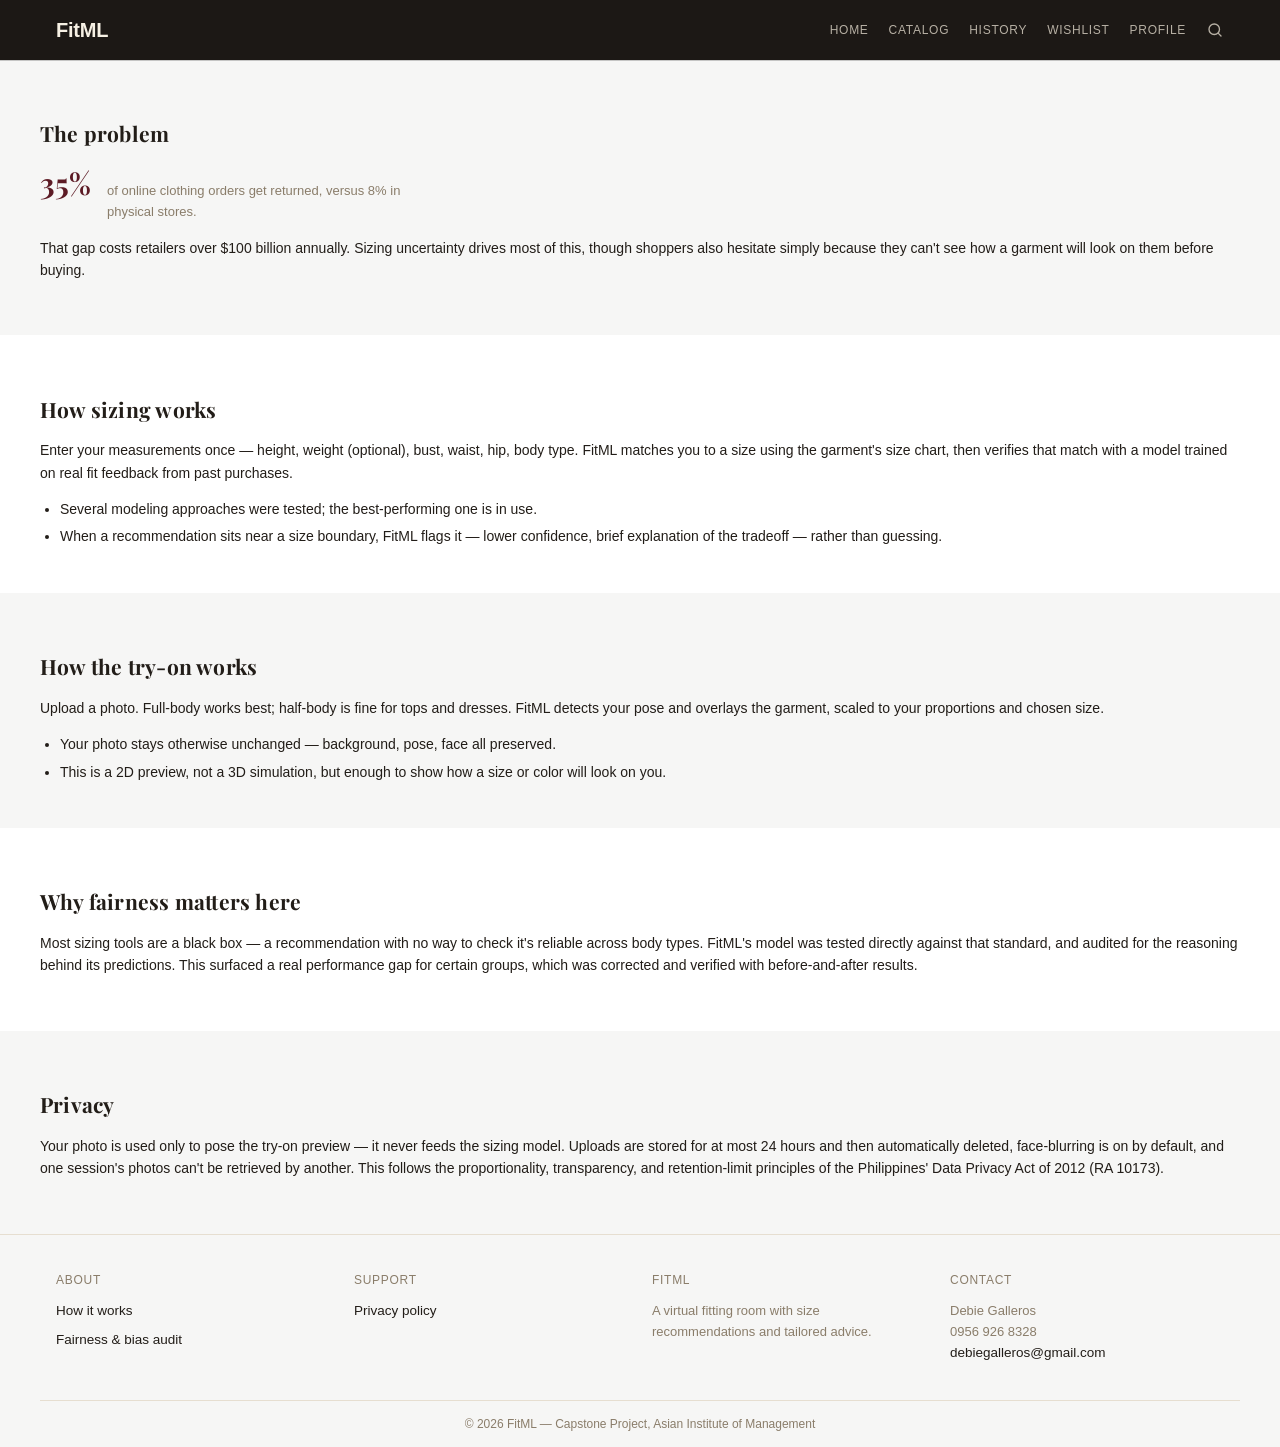
==== frontend/about.html @ 00f06be7 "Highlight Catalog nav link on item detail pages item.html has data-page="item", which matched no NAV" ====
<!DOCTYPE html>
<html lang="en">
<head>
<meta charset="UTF-8">
<meta name="viewport" content="width=device-width, initial-scale=1.0">
<link rel="preconnect" href="https://fonts.googleapis.com">
<link rel="preconnect" href="https://fonts.gstatic.com" crossorigin>
<link href="https://fonts.googleapis.com/css2?family=Playfair+Display:ital,wght@0,600;0,700;1,500;1,600&display=swap" rel="stylesheet">
<title>How it works — FitML</title>
<link rel="stylesheet" href="css/style.css?v=19">
</head>
<body data-page="about">

<header class="site-header" id="site-header"></header>

<main>
  <div class="about-band">
    <section class="container section">
      <h2>The problem</h2>
      <p class="pull-stat">
        <span class="pull-stat-num">35%</span>
        <span class="pull-stat-label">of online clothing orders get returned, versus 8% in physical stores.</span>
      </p>
      <p>That gap costs retailers over $100 billion annually. Sizing uncertainty drives
      most of this, though shoppers also hesitate simply because they can't see how a
      garment will look on them before buying.</p>
    </section>
  </div>

  <div class="about-band about-band-alt">
    <section class="container section">
      <h2>How sizing works</h2>
      <p>Enter your measurements once — height, weight (optional), bust, waist, hip,
      body type. FitML matches you to a size using the garment's size chart, then
      verifies that match with a model trained on real fit feedback from past
      purchases.</p>
      <ul class="section-list">
        <li>Several modeling approaches were tested; the best-performing one is in use.</li>
        <li>When a recommendation sits near a size boundary, FitML flags it — lower
        confidence, brief explanation of the tradeoff — rather than guessing.</li>
      </ul>
    </section>
  </div>

  <div class="about-band">
    <section class="container section">
      <h2>How the try-on works</h2>
      <p>Upload a photo. Full-body works best; half-body is fine for tops and dresses.
      FitML detects your pose and overlays the garment, scaled to your proportions and
      chosen size.</p>
      <ul class="section-list">
        <li>Your photo stays otherwise unchanged — background, pose, face all preserved.</li>
        <li>This is a 2D preview, not a 3D simulation, but enough to show how a size or
        color will look on you.</li>
      </ul>
    </section>
  </div>

  <div class="about-band about-band-alt" id="fairness">
    <section class="container section">
      <h2>Why fairness matters here</h2>
      <p>Most sizing tools are a black box — a recommendation with no way to check it's
      reliable across body types. FitML's model was tested directly against that
      standard, and audited for the reasoning behind its predictions. This surfaced a
      real performance gap for certain groups, which was corrected and verified with
      before-and-after results.</p>
    </section>
  </div>

  <div class="about-band" id="privacy">
    <section class="container section">
      <h2>Privacy</h2>
      <p>Your photo is used only to pose the try-on preview — it never feeds the sizing
      model. Uploads are stored for at most 24 hours and then automatically deleted,
      face-blurring is on by default, and one session's photos can't be retrieved by
      another. This follows the proportionality, transparency, and retention-limit
      principles of the Philippines' Data Privacy Act of 2012 (RA 10173).</p>
    </section>
  </div>
</main>

<footer class="site-footer" id="site-footer"></footer>

<script src="js/api.js?v=19"></script>
<script src="js/state.js?v=19"></script>
<script src="js/nav.js?v=19"></script>
</body>
</html>
---- frontend/css/style.css ----
/* FitML — shared styles. Quiet-luxury look: near-white grey page background,
   white cards (no border, soft shadow), a charcoal/near-black header bar
   (light text) and deep-charcoal buttons, a maroon accent used sparingly for
   selection states (active swatch ring, selected size pill, recommended
   badge, active nav link) — never for price text, which stays charcoal.
   Upright Playfair Display for editorial headlines, clean sans for UI
   chrome. Reserved blue/amber stay separate for the fit-confidence box.
   Mobile-first. */

:root {
  --border: #e6ded0;
  --border-strong: #d9cbb2;
  --text: #221d18;
  --text-muted: #8a7d6a;
  --bg: #f6f6f5;
  --surface: #ffffff;
  --accent: #1c1815;
  --accent-dark: #000000;
  --accent-soft: #ece2ce;
  --maroon: #5c1a24;
  --maroon-dark: #45131b;
  --maroon-soft: #f2dde0;
  --maroon-light: #d98fa0;
  --header-bg: #1c1815;
  --header-text: #f6f0e4;
  --header-text-muted: #b7b0a4;
  --blue-bg: #e6f0fb;
  --blue-border: #bcd7ff;
  --blue-text: #1746a2;
  --amber-bg: #fff8e6;
  --amber-border: #ffe2a8;
  --amber-text: #7a5b00;
  --label-color: #8a7d6a;
  --label-size: 12px;
  --label-tracking: 0.06em;
  --label-weight: 500;
  --price-color: var(--text);
  --radius: 6px;
  --radius-lg: 8px;
  --shadow-sm: 0 1px 3px rgba(38, 26, 14, 0.07);
  --shadow-md: 0 2px 10px rgba(38, 26, 14, 0.09);
  --shadow-hover: 0 10px 24px rgba(38, 26, 14, 0.15);
  --gap: 16px;
  --max-width: 1200px;
  --font-serif: "Playfair Display", Georgia, "Times New Roman", serif;
}

* { box-sizing: border-box; }

html, body {
  margin: 0;
  padding: 0;
  overflow-x: hidden;
}

body {
  font-family: -apple-system, BlinkMacSystemFont, "Segoe UI", Roboto, Helvetica, Arial, sans-serif;
  color: var(--text);
  background: var(--bg);
  line-height: 1.55;
  min-height: 100vh;
  display: flex;
  flex-direction: column;
}

a { color: var(--accent); text-decoration: none; }
a:hover { text-decoration: underline; }

.container {
  max-width: var(--max-width);
  margin: 0 auto;
  padding: 0 16px;
  width: 100%;
}

/* ---------------------------------------------------------------- header */

.site-header {
  background: var(--header-bg);
  box-shadow: 0 1px 0 rgba(0, 0, 0, 0.2);
  position: sticky;
  top: 0;
  z-index: 50;
}

.header-inner {
  display: flex;
  align-items: center;
  justify-content: space-between;
  height: 60px;
}

.brand {
  font-weight: 800;
  font-size: 20px;
  letter-spacing: -0.01em;
  color: var(--header-text);
}
.brand:hover { text-decoration: none; }

.header-right {
  display: flex;
  align-items: center;
  justify-content: flex-end;
  gap: 12px;
}

.main-nav {
  display: none;
  gap: 20px;
  align-items: center;
}

.main-nav a {
  color: var(--header-text-muted);
  font-size: var(--label-size);
  font-weight: var(--label-weight);
  text-transform: uppercase;
  letter-spacing: var(--label-tracking);
  transition: color 0.12s ease;
}
.main-nav a:hover { color: var(--header-text); }
.nav-search-toggle {
  display: flex;
  align-items: center;
  justify-content: center;
  background: none;
  border: none;
  cursor: pointer;
  padding: 0;
  color: var(--header-text-muted);
  transition: color 0.12s ease;
}
.nav-search-toggle:hover { color: var(--header-text); }

.main-nav a.active {
  color: var(--header-text-muted);
  font-weight: 800;
  text-decoration: underline;
  text-underline-offset: 5px;
}

.nav-toggle {
  border: 1px solid rgba(255, 255, 255, 0.25);
  background: none;
  color: var(--header-text);
  border-radius: var(--radius);
  font-size: 18px;
  padding: 6px 10px;
  cursor: pointer;
  min-height: 44px;
  min-width: 44px;
}

.nav-search-wrap {
  display: inline-flex;
  align-items: center;
}
.nav-search-inline {
  display: none;
  align-items: center;
  gap: 6px;
}
.nav-search-wrap.open .nav-search-toggle { display: none; }
.nav-search-wrap.open .nav-search-inline { display: flex; }
.nav-search-inline input {
  width: 140px;
  border: none;
  border-bottom: 1px solid rgba(255, 255, 255, 0.3);
  font-size: 13px;
  padding: 4px 2px;
  background: none;
  color: var(--header-text);
}
.nav-search-inline input::placeholder { color: var(--header-text-muted); }
.nav-search-inline input:focus { outline: none; border-bottom-color: var(--header-text); }
.nav-search-inline .search-close {
  border: none;
  background: none;
  font-size: 16px;
  line-height: 1;
  cursor: pointer;
  color: var(--header-text-muted);
  padding: 4px;
}
.nav-search-inline .search-close:hover { color: var(--header-text); }

.mobile-nav {
  display: none;
  flex-direction: column;
  border-top: 1px solid rgba(255, 255, 255, 0.14);
  padding: 8px 16px 16px;
}
.mobile-nav.open { display: flex; }

.mobile-nav a {
  padding: 10px 0;
  color: var(--header-text-muted);
  font-size: var(--label-size);
  font-weight: var(--label-weight);
  text-transform: uppercase;
  letter-spacing: var(--label-tracking);
  border-bottom: 1px solid rgba(255, 255, 255, 0.14);
  min-height: 44px;
  display: flex;
  align-items: center;
}
.mobile-nav a:last-child { border-bottom: none; }
.mobile-nav a.active { color: var(--header-text-muted); font-weight: 800; text-decoration: underline; text-underline-offset: 3px; }

@media (min-width: 768px) {
  .main-nav { display: flex; align-items: center; }
  .nav-toggle { display: none; }
  .mobile-nav { display: none !important; }
}

/* ---------------------------------------------------------------- footer */

.site-footer {
  margin-top: auto;
  border-top: 1px solid var(--border);
  padding: 36px 0 0;
}

.footer-grid {
  display: grid;
  grid-template-columns: 1fr;
  gap: 24px;
  padding-bottom: 28px;
}
@media (min-width: 640px) {
  .footer-grid { grid-template-columns: repeat(2, 1fr); }
}
@media (min-width: 1000px) {
  .footer-grid { grid-template-columns: repeat(4, 1fr); }
}

.footer-col h4 {
  font-size: var(--label-size);
  font-weight: var(--label-weight);
  text-transform: uppercase;
  letter-spacing: var(--label-tracking);
  color: var(--label-color);
  margin: 0 0 12px;
}
.footer-col a {
  display: block;
  color: var(--text);
  font-size: 13.5px;
  margin-bottom: 8px;
}
.footer-col p {
  color: var(--text-muted);
  font-size: 13px;
  margin: 0;
  line-height: 1.6;
}

.footer-bottom {
  border-top: 1px solid var(--border);
  padding: 14px;
  color: var(--text-muted);
  font-size: 12px;
  text-align: center;
}

main { flex: 1; }

/* ------------------------------------------------------------------ card */

.card {
  background: var(--surface);
  border: none;
  border-radius: var(--radius-lg);
  box-shadow: var(--shadow-md);
  padding: 18px;
}

/* ---------------------------------------------------------------- button */

.btn {
  display: inline-flex;
  align-items: center;
  justify-content: center;
  gap: 6px;
  border: 1px solid var(--border-strong);
  background: var(--surface);
  color: var(--text);
  border-radius: var(--radius);
  padding: 10px 20px;
  font-size: 14px;
  font-weight: 600;
  cursor: pointer;
  min-height: 44px;
  text-decoration: none;
  transition: transform 0.12s ease, box-shadow 0.12s ease, background-color 0.12s ease, border-color 0.12s ease;
}
.btn:hover {
  border-color: var(--text-muted);
  text-decoration: none;
  transform: translateY(-1px);
  box-shadow: var(--shadow-sm);
}

.btn-primary {
  background: var(--accent);
  border-color: var(--accent);
  color: #fff;
  box-shadow: 0 2px 8px rgba(0, 0, 0, 0.2);
}
.btn-primary:hover {
  background: var(--accent-dark);
  border-color: var(--accent-dark);
  box-shadow: 0 6px 16px rgba(0, 0, 0, 0.28);
}

.btn-block { width: 100%; }

.btn:disabled {
  opacity: 0.55;
  cursor: not-allowed;
  transform: none;
}

/* ------------------------------------------------------------------ hero */

.hero {
  text-align: center;
  padding: 56px 16px 44px;
}
.hero h1 {
  font-family: var(--font-serif);
  font-size: 38px;
  font-weight: 700;
  letter-spacing: -0.01em;
  margin: 0 0 10px;
}
.hero p.tagline {
  font-size: 17px;
  color: var(--text-muted);
  max-width: 560px;
  margin: 0 auto 26px;
}
.hero-actions {
  display: flex;
  gap: 12px;
  justify-content: center;
  flex-wrap: wrap;
}

@media (min-width: 768px) {
  .hero h1 { font-size: 50px; }
}

/* ------------------------------------------------------------ feature grid */

.feature-grid {
  display: grid;
  grid-template-columns: 1fr;
  gap: 16px;
  padding: 4px 0 48px;
}

@media (min-width: 768px) {
  .feature-grid { grid-template-columns: repeat(3, 1fr); gap: 20px; }
}

.feature-card {
  text-align: left;
  padding: 16px;
}
.feature-card .icon {
  color: var(--accent);
  width: 26px;
  height: 26px;
  display: flex;
  align-items: center;
  justify-content: center;
  margin-bottom: 10px;
}
.feature-card .icon svg { width: 24px; height: 24px; display: block; }
.feature-card h3 {
  margin: 0 0 6px;
  font-family: var(--font-serif);
  font-size: 18px;
  font-weight: 600;
  letter-spacing: 0.01em;
}
.feature-card p { margin: 0; color: var(--text-muted); font-size: 13px; line-height: 1.55; }


/* --------------------------------------------------------------- sections */

.section {
  padding: 16px 0 32px;
}
.section h2 {
  font-family: var(--font-serif);
  font-size: 21px;
  font-weight: 700;
  letter-spacing: 0.01em;
  margin-bottom: 10px;
}
.section p {
  font-size: 14px;
  line-height: 1.6;
  color: var(--text);
}
.section-list {
  margin: 10px 0 0;
  padding-left: 20px;
}
.section-list li {
  font-size: 14px;
  line-height: 1.6;
  color: var(--text);
  margin-bottom: 5px;
}
.section + .section {
  border-top: 1px solid var(--border);
}

/* ------------------------------------------------------------- about bands */

.about-band { background: var(--bg); }
.about-band-alt { background: var(--surface); }
.about-band .section { padding: 40px 0; }
.about-band .section + .section { border-top: none; }

.pull-stat {
  display: flex;
  align-items: baseline;
  gap: 16px;
  margin: 18px 0 6px;
  flex-wrap: wrap;
}
.pull-stat-num {
  font-family: var(--font-serif);
  font-weight: 700;
  font-size: 24px;
  color: var(--maroon);
  line-height: 1;
}
.pull-stat-label {
  font-size: 13px;
  color: var(--text-muted);
  max-width: 320px;
}
@media (min-width: 768px) {
  .pull-stat-num { font-size: 30px; }
}

/* ----------------------------------------------------------------- forms */

.profile-section {
  max-width: 720px;
  margin: 0 auto;
}
.profile-section h2 { font-size: 18px; margin-bottom: 6px; }
.profile-section > p { font-size: 12.5px; margin: 0 0 16px; }
.profile-section .field label { font-size: 12px; }
.profile-section .field input,
.profile-section .field select { font-size: 13px; min-height: 44px; }
.profile-section .hint { font-size: 11.5px; }
.profile-section .btn { font-size: 13px; padding: 8px 16px; min-height: 44px; }
.profile-section .consent-note { font-size: 11.5px; }

.form-section {
  border: none;
  padding: 0;
  margin: 0 0 14px;
  min-width: 0;
}
.form-section legend {
  display: block;
  font-size: var(--label-size);
  font-weight: var(--label-weight);
  text-transform: uppercase;
  letter-spacing: var(--label-tracking);
  color: var(--label-color);
  width: 100%;
  padding-bottom: 5px;
  margin-bottom: 10px;
  border-bottom: 1px solid var(--border);
}

.visually-hidden {
  position: absolute;
  width: 1px;
  height: 1px;
  overflow: hidden;
  clip: rect(0 0 0 0);
  white-space: nowrap;
}

.field {
  margin-bottom: 10px;
}
.field label {
  display: block;
  font-size: 13px;
  font-weight: 600;
  margin-bottom: 4px;
}
.field .hint {
  display: block;
  font-weight: 400;
  color: var(--text-muted);
  font-size: 12px;
  margin-top: 3px;
}
.field input[type="text"],
.field input[type="number"],
.field select,
.field textarea {
  width: 100%;
  padding: 10px 14px;
  border: 1px solid var(--border-strong);
  border-radius: var(--radius);
  font-size: 14px;
  min-height: 44px;
  background: var(--surface);
  color: var(--text);
}
.field input:focus, .field select:focus, .field textarea:focus {
  outline: 2px solid var(--accent);
  outline-offset: 1px;
}

.field-row {
  display: grid;
  grid-template-columns: 1fr;
  gap: 10px;
}
.field-row.two-col { grid-template-columns: 1fr 1fr; }
@media (min-width: 640px) {
  .field-row { gap: 14px; }
  .field-row.three-col { grid-template-columns: 1fr 1fr 1fr; }
}

.toggle-group {
  display: flex;
  border: 1px solid var(--border-strong);
  border-radius: var(--radius);
  overflow: hidden;
  width: fit-content;
  margin-bottom: 12px;
}
.toggle-group button {
  border: none;
  background: var(--surface);
  padding: 8px 16px;
  font-size: 12.5px;
  font-weight: 600;
  cursor: pointer;
  min-height: 44px;
  color: var(--text-muted);
}
.toggle-group button.active {
  background: var(--accent);
  color: #fff;
}

.unit-toggle {
  display: inline-flex;
  border: 1px solid var(--border-strong);
  border-radius: 999px;
  overflow: hidden;
  margin-left: 8px;
  vertical-align: middle;
}
.unit-toggle button {
  border: none;
  background: var(--surface);
  padding: 2px 10px;
  font-size: 10.5px;
  font-weight: 600;
  color: var(--text-muted);
  cursor: pointer;
}
.unit-toggle button.active {
  background: var(--accent-soft);
  color: var(--accent);
}

.photo-upload-actions {
  display: flex;
  gap: 10px;
  flex-wrap: wrap;
  justify-content: center;
}
.photo-upload-actions .btn { flex: 1 1 auto; min-width: 140px; }
.file-drop input[type="file"] { display: none; }

.checkbox-row {
  display: flex;
  flex-direction: row;
  flex-wrap: nowrap;
  align-items: center;
  gap: 8px;
  margin-top: 4px;
}
.checkbox-row input { margin: 0; width: 18px; height: 18px; flex-shrink: 0; accent-color: var(--accent); }
.checkbox-row label { display: inline; font-size: 13px; font-weight: 400; margin: 0; }

.file-drop {
  border: 1px dashed var(--border-strong);
  border-radius: var(--radius);
  padding: 12px;
  text-align: center;
  background: var(--bg);
}
.file-drop img.preview {
  max-width: 100%;
  max-height: 280px;
  border-radius: var(--radius);
  margin-top: 12px;
}

.error-text {
  color: #b42318;
  font-size: 13px;
  margin-top: 8px;
}
.success-text {
  color: #067647;
  font-size: 13px;
  margin-top: 8px;
}

.consent-note {
  font-size: 11.5px;
  color: var(--text-muted);
  background: var(--bg);
  border: 1px solid var(--border);
  border-radius: var(--radius);
  padding: 8px 10px;
  margin-bottom: 10px;
}

.accordion-section + .checkbox-row,
.accordion-section + .consent-note {
  margin-top: 12px;
}

/* --------------------------------------------------------------- catalog */

.catalog-layout {
  padding: 20px 0 48px;
}

.category-tabs {
  display: flex;
  gap: 14px;
  overflow-x: auto;
  white-space: nowrap;
  padding-bottom: 10px;
  margin-bottom: 12px;
  border-bottom: 1px solid var(--border);
  -webkit-overflow-scrolling: touch;
  scrollbar-width: none;
}
.category-tabs::-webkit-scrollbar { display: none; }
.category-tab {
  background: none;
  border: none;
  padding: 4px 0;
  font-size: 11px;
  font-weight: var(--label-weight);
  text-transform: uppercase;
  letter-spacing: 0.04em;
  color: var(--label-color);
  cursor: pointer;
  flex-shrink: 0;
}
.category-tab.active {
  color: var(--text);
  font-weight: 700;
  border-bottom: 2px solid var(--text);
}

.catalog-gender-nav {
  display: flex;
  gap: 18px;
  padding: 12px 16px;
}
.gender-tab {
  background: none;
  border: none;
  padding: 2px 0;
  font-size: 12px;
  font-weight: 700;
  text-transform: uppercase;
  letter-spacing: var(--label-tracking);
  color: var(--label-color);
  cursor: pointer;
}
.gender-tab.active { color: var(--text); }

.catalog-toolbar {
  display: flex;
  align-items: center;
  justify-content: space-between;
  margin-bottom: 14px;
  gap: 12px;
  flex-wrap: wrap;
}
.toolbar-left {
  display: flex;
  align-items: center;
  gap: 16px;
}
.filter-order-link {
  background: none;
  border: none;
  padding: 0;
  cursor: pointer;
  font-size: var(--label-size);
  font-weight: var(--label-weight);
  text-transform: uppercase;
  letter-spacing: var(--label-tracking);
  color: var(--label-color);
  text-decoration: underline;
}
.item-count {
  font-size: 12px;
  color: var(--text-muted);
}

.density-toggle {
  display: flex;
  gap: 2px;
  border: 1px solid var(--border-strong);
  border-radius: var(--radius);
  padding: 3px;
}
.density-btn {
  border: none;
  background: none;
  width: 32px;
  height: 32px;
  border-radius: 4px;
  display: flex;
  align-items: center;
  justify-content: center;
  color: var(--text-muted);
  cursor: pointer;
}
.density-btn svg { width: 15px; height: 15px; }
.density-btn:hover { background: var(--bg); }
.density-btn.active { background: var(--accent-soft); color: var(--accent); }

.catalog-grid {
  display: grid;
  grid-template-columns: repeat(2, 1fr);
  gap: 10px;
}
@media (min-width: 900px) {
  .catalog-grid { grid-template-columns: repeat(3, 1fr); gap: 12px; }
}
@media (min-width: 1280px) {
  .catalog-grid { grid-template-columns: repeat(4, 1fr); gap: 14px; }
}
@media (min-width: 640px) {
  .catalog-grid.density-1 { grid-template-columns: repeat(1, 1fr) !important; }
  .catalog-grid.density-2 { grid-template-columns: repeat(2, 1fr) !important; }
  .catalog-grid.density-4 { grid-template-columns: repeat(4, 1fr) !important; }
  .catalog-grid.density-1 .item-card { max-width: 420px; margin: 0 auto; width: 100%; }
}

.item-card {
  position: relative;
  display: flex;
  flex-direction: column;
  overflow: hidden;
  padding: 0;
  transition: transform 0.15s ease, box-shadow 0.15s ease;
}
.item-card:hover {
  transform: translateY(-2px);
  box-shadow: var(--shadow-hover);
}
.item-card .thumb-wrap {
  position: relative;
  width: 100%;
  aspect-ratio: 4 / 5;
  background: var(--surface);
  overflow: hidden;
}
.item-card .thumb-silhouette {
  position: absolute;
  inset: 0;
  width: 100%;
  height: 100%;
  object-fit: contain;
  padding: 6%;
  box-sizing: border-box;
  opacity: 0;
  transition: opacity 0.15s ease;
}
.item-card .thumb-wrap.showing-cutout .thumb-silhouette { opacity: 1; }
.item-card .thumb {
  position: relative;
  z-index: 1;
  display: block;
  width: 100%;
  height: 100%;
  object-fit: contain;
  padding: 8%;
  box-sizing: border-box;
}
.item-card .thumb-wrap.showing-cutout .thumb {
  padding: 6%;
  background: transparent;
}
.wishlist-heart {
  position: absolute;
  top: 10px;
  right: 10px;
  z-index: 2;
  width: 30px;
  height: 30px;
  border: none;
  border-radius: 50%;
  background: rgba(255, 255, 255, 0.85);
  color: var(--text-muted);
  font-size: 16px;
  display: flex;
  align-items: center;
  justify-content: center;
  cursor: pointer;
  box-shadow: var(--shadow-sm);
}
.wishlist-heart.active { color: #c0392b; }
.item-card .item-body {
  padding: 10px 12px 12px;
  display: flex;
  flex-direction: column;
  gap: 4px;
  flex: 1;
}
.item-card .brand-name {
  font-size: 11px;
  font-weight: var(--label-weight);
  text-transform: uppercase;
  letter-spacing: var(--label-tracking);
  color: var(--label-color);
}
.title-row {
  display: flex;
  align-items: flex-start;
  justify-content: space-between;
  gap: 8px;
}
.item-card .product-name {
  font-size: 12.5px;
  font-weight: 600;
  line-height: 1.35;
  color: var(--text);
  flex: 1;
  display: -webkit-box;
  -webkit-line-clamp: 2;
  -webkit-box-orient: vertical;
  overflow: hidden;
}
@media (min-width: 640px) {
  .item-card .product-name { -webkit-line-clamp: 1; }
}
.item-card .fabric-desc {
  font-size: 11px;
  color: var(--text-muted);
}
.item-card .price {
  font-size: 12.5px;
  font-weight: 700;
  margin-top: 2px;
  color: var(--price-color);
}
.item-card .price-was {
  color: var(--text-muted);
  text-decoration: line-through;
  font-weight: 500;
  margin-right: 6px;
}
.expand-btn {
  flex-shrink: 0;
  width: 24px;
  height: 24px;
  border: 1px solid var(--border-strong);
  border-radius: 50%;
  background: var(--surface);
  color: var(--text);
  font-size: 15px;
  line-height: 1;
  display: flex;
  align-items: center;
  justify-content: center;
  cursor: pointer;
}
.expand-btn:hover { background: var(--bg); }

.details-panel {
  border-top: 1px solid var(--border);
  padding: 4px 12px 12px;
}
.details-fixed { padding: 10px 2px 4px; }
.details-fixed h4 {
  font-size: var(--label-size);
  font-weight: var(--label-weight);
  text-transform: uppercase;
  letter-spacing: var(--label-tracking);
  color: var(--label-color);
  margin: 0 0 8px;
}
.details-panel .accordion-panel-inner p {
  font-size: 13px;
  line-height: 1.55;
  color: var(--text);
  margin: 0 0 8px;
}
.details-panel .accordion-panel-inner p:last-child { margin-bottom: 0; }

.size-chart-table {
  width: 100%;
  border-collapse: collapse;
  font-size: 12.5px;
}
.size-chart-table th, .size-chart-table td {
  text-align: left;
  padding: 6px 8px;
  border-bottom: 1px solid var(--border);
}
.size-chart-table th {
  color: var(--label-color);
  font-weight: var(--label-weight);
  text-transform: uppercase;
  font-size: 10.5px;
  letter-spacing: var(--label-tracking);
}
.item-card .size-chips {
  display: flex;
  flex-wrap: wrap;
  gap: 4px;
  margin: 4px 0;
}
.chip {
  font-size: 10px;
  font-weight: 600;
  border: 1px solid var(--border);
  background: var(--bg);
  border-radius: 999px;
  padding: 2px 8px;
  color: var(--text-muted);
}
.item-card .btn { margin-top: 8px; }

.empty-state {
  grid-column: 1 / -1;
  text-align: center;
  color: var(--text-muted);
  padding: 40px 16px;
}

/* ------------------------------------------------------------ swatch dots */

.swatch-row {
  display: flex;
  flex-wrap: wrap;
  gap: 6px;
  margin-top: 4px;
}
.swatch-dot {
  width: 17px;
  height: 17px;
  border-radius: 50%;
  background: var(--swatch-color, #ccc);
  border: 2px solid var(--surface);
  box-shadow: 0 0 0 1px var(--border-strong);
  cursor: pointer;
  padding: 0;
  flex-shrink: 0;
}
.swatch-dot.active { box-shadow: 0 0 0 2px var(--maroon); }

/* ------------------------------------------------------- filter drawer */

.drawer-overlay {
  position: fixed;
  inset: 0;
  background: rgba(0, 0, 0, 0.35);
  z-index: 90;
  display: none;
}
.drawer-overlay.open { display: block; }

.filters-drawer {
  position: fixed;
  top: 0;
  right: 0;
  bottom: 0;
  width: 90%;
  max-width: 400px;
  background: var(--surface);
  z-index: 95;
  display: flex;
  flex-direction: column;
  transform: translateX(100%);
  transition: transform 0.25s ease;
  box-shadow: -8px 0 28px rgba(0, 0, 0, 0.15);
}
.filters-drawer.open { transform: translateX(0); }

.drawer-header {
  display: flex;
  align-items: center;
  justify-content: space-between;
  padding: 16px 20px;
  border-bottom: 1px solid var(--border);
  flex-shrink: 0;
}
.drawer-header h3 { margin: 0; font-size: 16px; font-weight: 700; }
.drawer-header .drawer-close {
  border: none;
  background: var(--bg);
  width: 34px;
  height: 34px;
  border-radius: 50%;
  font-size: 17px;
  line-height: 1;
  cursor: pointer;
  display: flex;
  align-items: center;
  justify-content: center;
}

.drawer-body {
  flex: 1;
  overflow-y: auto;
  padding: 6px 20px;
}

.drawer-footer {
  flex-shrink: 0;
  padding: 14px 20px 18px;
  border-top: 1px solid var(--border);
  text-align: center;
}
.drawer-footer .clear-filters-link {
  display: block;
  width: 100%;
  background: none;
  border: none;
  color: var(--text-muted);
  font-size: 13px;
  font-weight: 600;
  text-decoration: underline;
  cursor: pointer;
  padding: 12px 0 0;
}

.accordion-section {
  border-bottom: 1px solid var(--border);
}
.accordion-header {
  width: 100%;
  display: flex;
  align-items: center;
  justify-content: space-between;
  background: none;
  border: none;
  padding: 14px 0;
  font-size: var(--label-size);
  font-weight: var(--label-weight);
  text-transform: uppercase;
  letter-spacing: var(--label-tracking);
  color: var(--label-color);
  cursor: pointer;
}
.accordion-header .chev { color: var(--text-muted); transition: transform 0.2s ease; font-size: 11px; }
.accordion-section.open .accordion-header .chev { transform: rotate(180deg); }

.accordion-panel {
  max-height: 0;
  overflow: hidden;
  transition: max-height 0.25s ease;
}
.accordion-section.open .accordion-panel { max-height: 600px; }
.accordion-panel-inner { padding: 2px 0 16px; }

.radio-line {
  display: flex;
  align-items: center;
  gap: 8px;
  font-size: 13px;
  padding: 5px 0;
  cursor: pointer;
}
.radio-line input { accent-color: var(--accent); }

.pill-group {
  display: flex;
  flex-wrap: wrap;
  gap: 8px;
}
.pill {
  border: 1px solid var(--border-strong);
  background: var(--surface);
  border-radius: 999px;
  padding: 6px 15px;
  font-size: 12.5px;
  font-weight: 600;
  cursor: pointer;
  min-height: 34px;
  transition: background-color 0.12s ease, border-color 0.12s ease, color 0.12s ease;
}
.pill.active {
  background: var(--maroon-soft);
  border-color: var(--maroon);
  color: var(--maroon);
}

.drawer-select {
  width: 100%;
  padding: 10px 14px;
  border: 1px solid var(--border-strong);
  border-radius: var(--radius);
  font-size: 13.5px;
  min-height: 44px;
  background: var(--surface);
  color: var(--text);
}

.color-swatch-grid {
  display: grid;
  grid-template-columns: repeat(2, 1fr);
  gap: 6px;
}
.color-option {
  display: flex;
  align-items: center;
  gap: 10px;
  padding: 8px 10px;
  border: 1px solid transparent;
  border-radius: var(--radius);
  cursor: pointer;
  font-size: 12px;
  font-weight: 600;
  color: var(--text);
  background: none;
  text-align: left;
}
.color-option:hover { background: var(--bg); }
.color-option.selected {
  background: var(--maroon-soft);
  border-color: var(--maroon);
  color: var(--maroon);
}
.color-option .swatch-box {
  width: 19px;
  height: 19px;
  border-radius: 5px;
  background: var(--swatch-color, #ccc);
  box-shadow: 0 0 0 1px var(--border-strong);
  flex-shrink: 0;
}

.price-range-inputs {
  display: grid;
  grid-template-columns: 1fr 1fr;
  gap: 10px;
}
.price-range-inputs input {
  width: 100%;
  padding: 10px 14px;
  border: 1px solid var(--border-strong);
  border-radius: var(--radius);
  font-size: 13.5px;
  min-height: 44px;
  background: var(--surface);
  color: var(--text);
}

/* ------------------------------------------------------------- utilities */

.text-muted { color: var(--text-muted); }
.mt-0 { margin-top: 0; }
.center { text-align: center; }
.loading { color: var(--text-muted); padding: 32px; text-align: center; }

/* -------------------------------------------------------------- item detail */

.item-detail { padding: 20px 0 56px; }
.item-detail-grid {
  display: grid;
  grid-template-columns: 1fr;
  gap: 24px;
}
@media (min-width: 900px) {
  .item-detail-grid { grid-template-columns: 1fr 1fr; gap: 40px; align-items: start; }
}

.item-hero-wrap {
  position: relative;
  background: #ffffff;
  overflow: hidden;
  aspect-ratio: 3 / 4;
}
.item-hero-wrap img {
  position: absolute;
  inset: 0;
  width: 100%;
  height: 100%;
  object-fit: contain;
  padding: 6%;
  box-sizing: border-box;
}
.item-hero-wrap .item-hero-silhouette { opacity: 0; }
.item-hero-wrap.showing-cutout .item-hero-silhouette { opacity: 1; }
.item-hero-loading {
  position: absolute;
  inset: 0;
  display: flex;
  align-items: center;
  justify-content: center;
  background: rgba(251, 251, 250, 0.85);
  font-size: 13px;
  color: var(--text-muted);
  text-align: center;
  padding: 20px;
}

.item-swatch-row { display: flex; gap: 8px; margin-top: 12px; flex-wrap: wrap; }

.item-info .brand-name {
  font-size: var(--label-size);
  font-weight: var(--label-weight);
  text-transform: uppercase;
  letter-spacing: var(--label-tracking);
  color: var(--label-color);
}
.item-info h1 { font-size: 21px; font-weight: 700; margin: 6px 0 8px; letter-spacing: -0.01em; }
.item-info .price { font-size: 17px; font-weight: 700; color: var(--price-color); margin-bottom: 12px; }
.item-info .meta-line { font-size: 13px; color: var(--text-muted); margin-bottom: 4px; }
.item-info .description { font-size: 13.5px; line-height: 1.6; margin: 14px 0; color: var(--text); }

.size-select-label {
  font-size: var(--label-size);
  font-weight: var(--label-weight);
  text-transform: uppercase;
  letter-spacing: var(--label-tracking);
  color: var(--label-color);
  margin: 16px 0 8px;
  display: block;
}
.size-pill-row { display: flex; flex-wrap: wrap; gap: 10px 8px; }
.size-pill { position: relative; }
.size-pill.recommended::after {
  content: "Recommended";
  position: absolute;
  top: -9px;
  left: 50%;
  transform: translateX(-50%);
  font-size: 9px;
  font-weight: 700;
  background: var(--accent);
  color: #fff;
  padding: 1px 6px;
  border-radius: 999px;
  white-space: nowrap;
}

.confidence-box {
  border-radius: var(--radius);
  padding: 14px 16px;
  margin: 16px 0;
  font-size: 13.5px;
  line-height: 1.55;
}
.confidence-box.blue { background: var(--blue-bg); border: 1px solid var(--blue-border); color: var(--blue-text); }
.confidence-box.amber { background: var(--amber-bg); border: 1px solid var(--amber-border); color: var(--amber-text); }
.confidence-box strong { font-weight: 700; }

.advice-block { margin-top: 20px; padding-top: 16px; border-top: 1px solid var(--border); }
.advice-block h3 {
  font-size: var(--label-size);
  text-transform: uppercase;
  letter-spacing: var(--label-tracking);
  color: var(--label-color);
  font-weight: var(--label-weight);
  margin: 0 0 10px;
}
.advice-block p { font-size: 13.5px; line-height: 1.6; margin: 0 0 10px; }

.no-profile-note {
  background: var(--bg);
  border: 1px solid var(--border);
  border-radius: var(--radius);
  padding: 14px 16px;
  font-size: 13px;
  color: var(--text-muted);
  margin-top: 14px;
}
.no-profile-note a { font-weight: 600; }

.item-actions { display: flex; gap: 10px; flex-wrap: wrap; margin-top: 18px; }
.item-actions .btn { flex: 1 1 auto; min-width: 160px; }

/* ------------------------------------------------------------------ history */

.history-layout { padding: 20px 0 56px; }
.history-title {
  font-family: var(--font-serif);
  font-size: 26px;
  font-weight: 700;
  margin: 0 0 4px;
  letter-spacing: -0.01em;
}
.history-subtitle { font-size: 13.5px; margin: 0 0 18px; }
.history-grid { display: grid; grid-template-columns: 1fr; gap: 14px; }
@media (min-width: 700px) { .history-grid { grid-template-columns: repeat(2, 1fr); } }
@media (min-width: 1100px) { .history-grid { grid-template-columns: repeat(3, 1fr); } }

.history-card { display: flex; gap: 14px; padding: 14px; }
.history-card img {
  width: 84px;
  height: 104px;
  object-fit: cover;
  border-radius: var(--radius);
  background: var(--surface);
  flex-shrink: 0;
}
.history-card .history-body { flex: 1; min-width: 0; }
.history-card .history-brand {
  font-size: 11px;
  text-transform: uppercase;
  letter-spacing: var(--label-tracking);
  color: var(--label-color);
}
.history-card .history-name { font-size: 13.5px; font-weight: 600; margin: 2px 0 4px; line-height: 1.3; }
.history-card .history-meta { font-size: 12px; color: var(--text-muted); margin-bottom: 2px; }
.history-card .history-date { font-size: 11px; color: var(--text-muted); margin-top: 4px; }
.history-badge {
  display: inline-block;
  font-size: 10.5px;
  font-weight: 600;
  padding: 2px 8px;
  border-radius: 999px;
  margin-top: 4px;
}
.history-badge.blue { background: var(--blue-bg); color: var(--blue-text); }
.history-badge.amber { background: var(--amber-bg); color: var(--amber-text); }
.history-card .history-actions { margin-top: 8px; }
.history-card .history-actions a { font-size: 12px; font-weight: 600; }
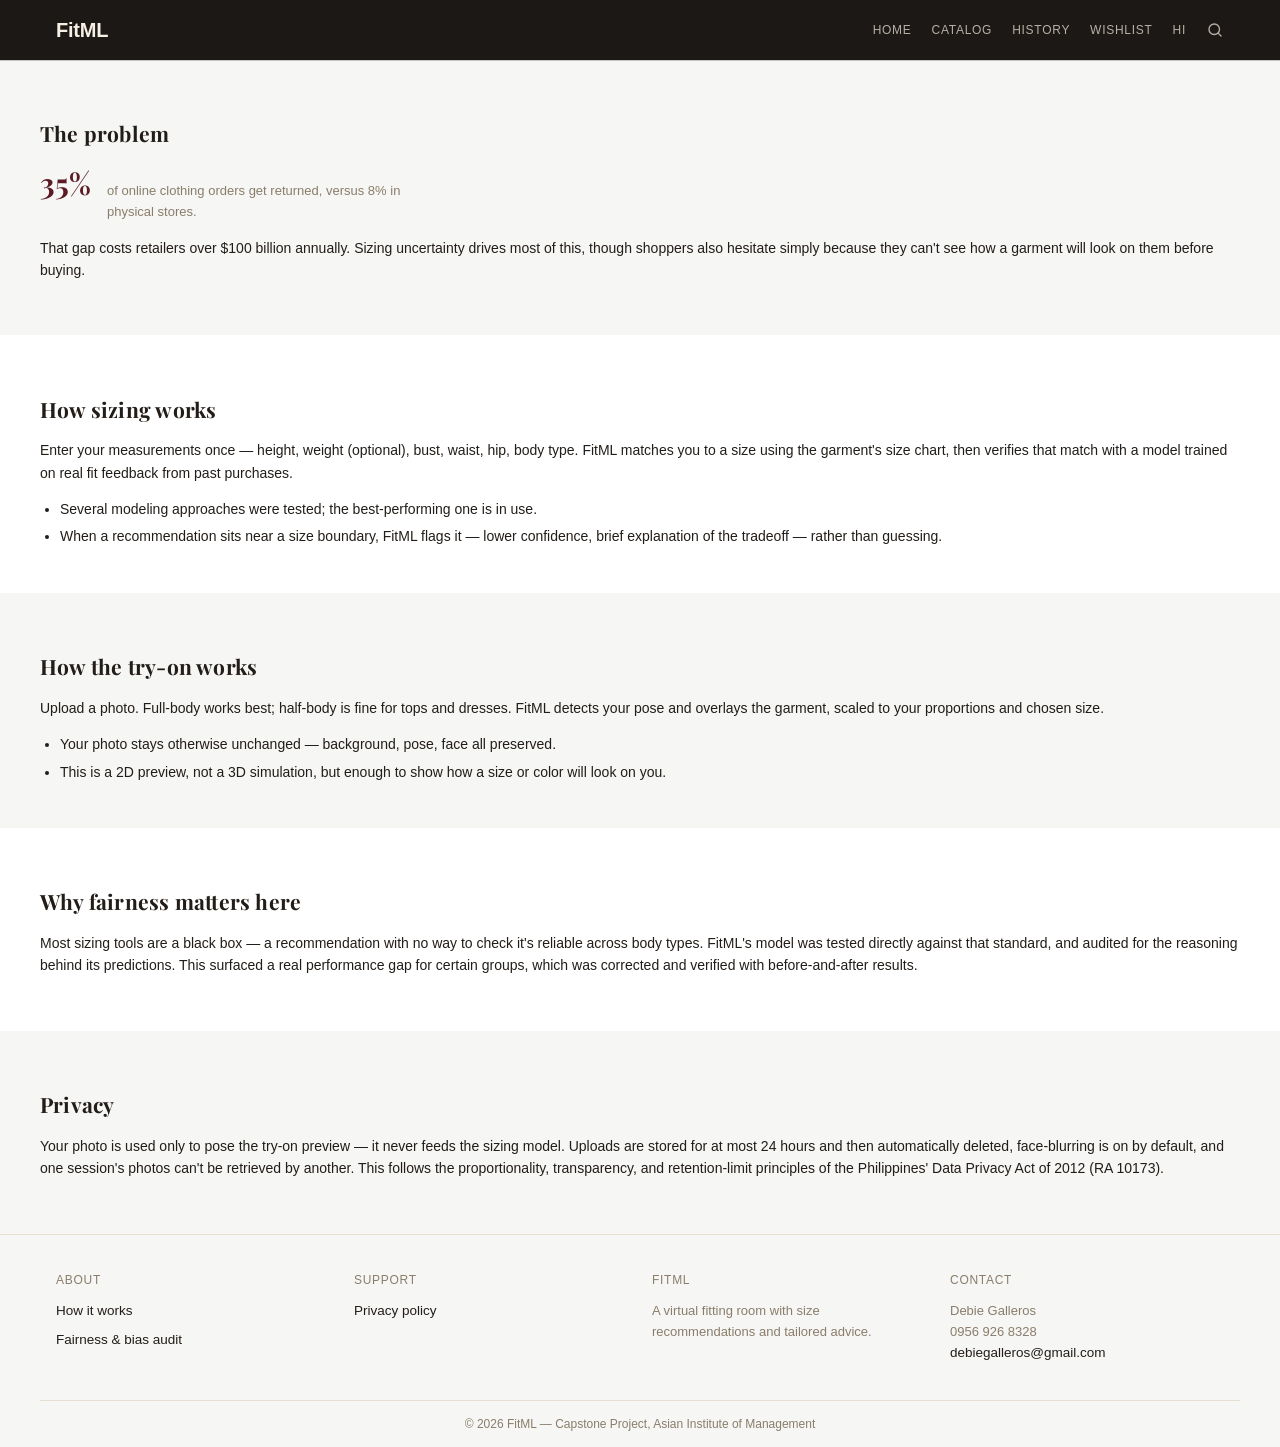
==== commit f3c30119: "Remove preview silhouettes entirely; nav says "Hi" without a name User review called the grey body s" ====
--- a/frontend/about.html
+++ b/frontend/about.html
@@ -7,7 +7,7 @@
 <link rel="preconnect" href="https://fonts.gstatic.com" crossorigin>
 <link href="https://fonts.googleapis.com/css2?family=Playfair+Display:ital,wght@0,600;0,700;1,500;1,600&display=swap" rel="stylesheet">
 <title>How it works — FitML</title>
-<link rel="stylesheet" href="css/style.css?v=19">
+<link rel="stylesheet" href="css/style.css?v=23">
 </head>
 <body data-page="about">
 
@@ -81,8 +81,8 @@
 
 <footer class="site-footer" id="site-footer"></footer>
 
-<script src="js/api.js?v=19"></script>
-<script src="js/state.js?v=19"></script>
-<script src="js/nav.js?v=19"></script>
+<script src="js/api.js?v=23"></script>
+<script src="js/state.js?v=23"></script>
+<script src="js/nav.js?v=23"></script>
 </body>
 </html>
--- a/frontend/css/style.css
+++ b/frontend/css/style.css
@@ -787,21 +787,8 @@
   background: var(--surface);
   overflow: hidden;
 }
-.item-card .thumb-silhouette {
-  position: absolute;
-  inset: 0;
-  width: 100%;
-  height: 100%;
-  object-fit: contain;
-  padding: 6%;
-  box-sizing: border-box;
-  opacity: 0;
-  transition: opacity 0.15s ease;
-}
-.item-card .thumb-wrap.showing-cutout .thumb-silhouette { opacity: 1; }
 .item-card .thumb {
   position: relative;
-  z-index: 1;
   display: block;
   width: 100%;
   height: 100%;
@@ -903,6 +890,7 @@
   border-top: 1px solid var(--border);
   padding: 4px 12px 12px;
 }
+.item-info .details-panel { margin-top: 24px; padding: 4px 0 12px; }
 .details-fixed { padding: 10px 2px 4px; }
 .details-fixed h4 {
   font-size: var(--label-size);
@@ -951,6 +939,15 @@
   border-radius: 999px;
   padding: 2px 8px;
   color: var(--text-muted);
+}
+/* Item-page "Sizes" chips are buttons that select the size (kept in sync
+   with the main pill row) */
+button.size-chip { cursor: pointer; font-family: inherit; padding: 4px 10px; }
+button.size-chip:hover { border-color: var(--text-muted); }
+button.size-chip.active {
+  background: var(--maroon-soft);
+  border-color: var(--maroon);
+  color: var(--maroon);
 }
 .item-card .btn { margin-top: 8px; }
 
@@ -1214,8 +1211,6 @@
   padding: 6%;
   box-sizing: border-box;
 }
-.item-hero-wrap .item-hero-silhouette { opacity: 0; }
-.item-hero-wrap.showing-cutout .item-hero-silhouette { opacity: 1; }
 .item-hero-loading {
   position: absolute;
   inset: 0;
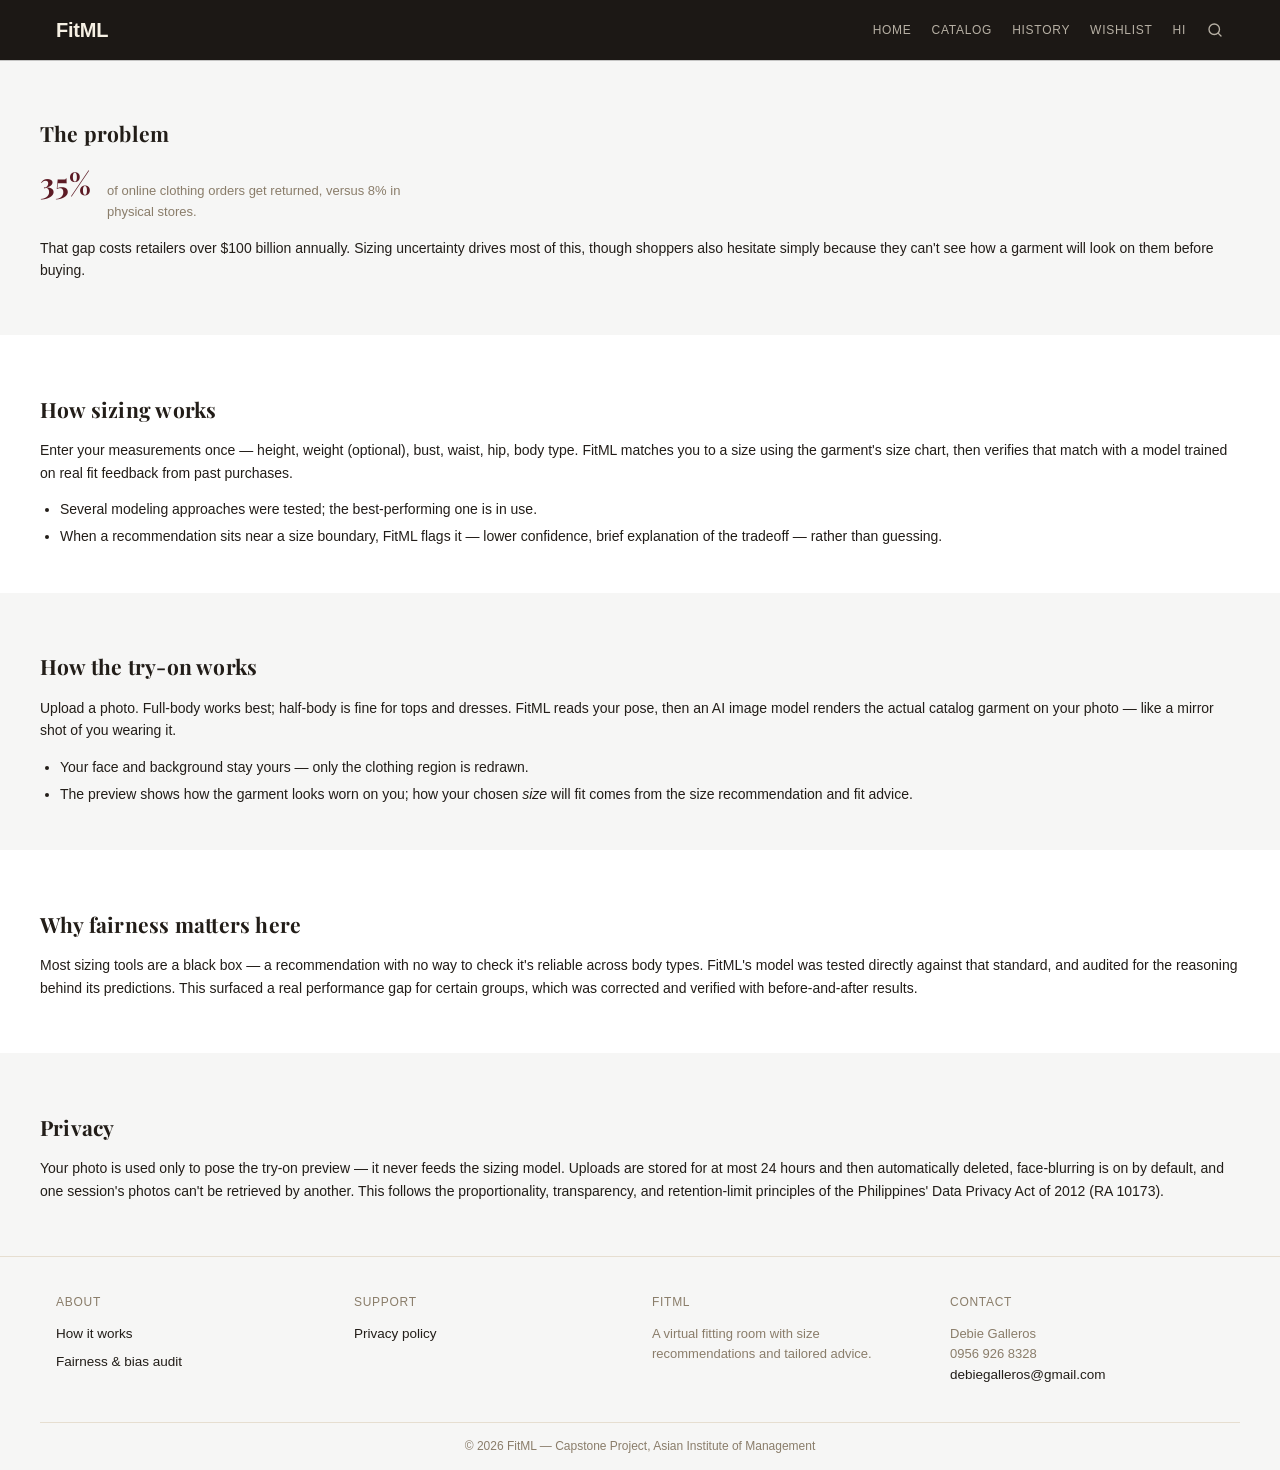
==== commit 1b8cf580: "docs: retitle to 'Intelligent Virtual Try-On' project-wide 'Augmented Reality Try-On' -> 'Intelligen" ====
--- a/frontend/about.html
+++ b/frontend/about.html
@@ -46,12 +46,12 @@
     <section class="container section">
       <h2>How the try-on works</h2>
       <p>Upload a photo. Full-body works best; half-body is fine for tops and dresses.
-      FitML detects your pose and overlays the garment, scaled to your proportions and
-      chosen size.</p>
+      FitML reads your pose, then an AI image model renders the actual catalog garment
+      on your photo — like a mirror shot of you wearing it.</p>
       <ul class="section-list">
-        <li>Your photo stays otherwise unchanged — background, pose, face all preserved.</li>
-        <li>This is a 2D preview, not a 3D simulation, but enough to show how a size or
-        color will look on you.</li>
+        <li>Your face and background stay yours — only the clothing region is redrawn.</li>
+        <li>The preview shows how the garment looks worn on you; how your chosen
+        <em>size</em> will fit comes from the size recommendation and fit advice.</li>
       </ul>
     </section>
   </div>
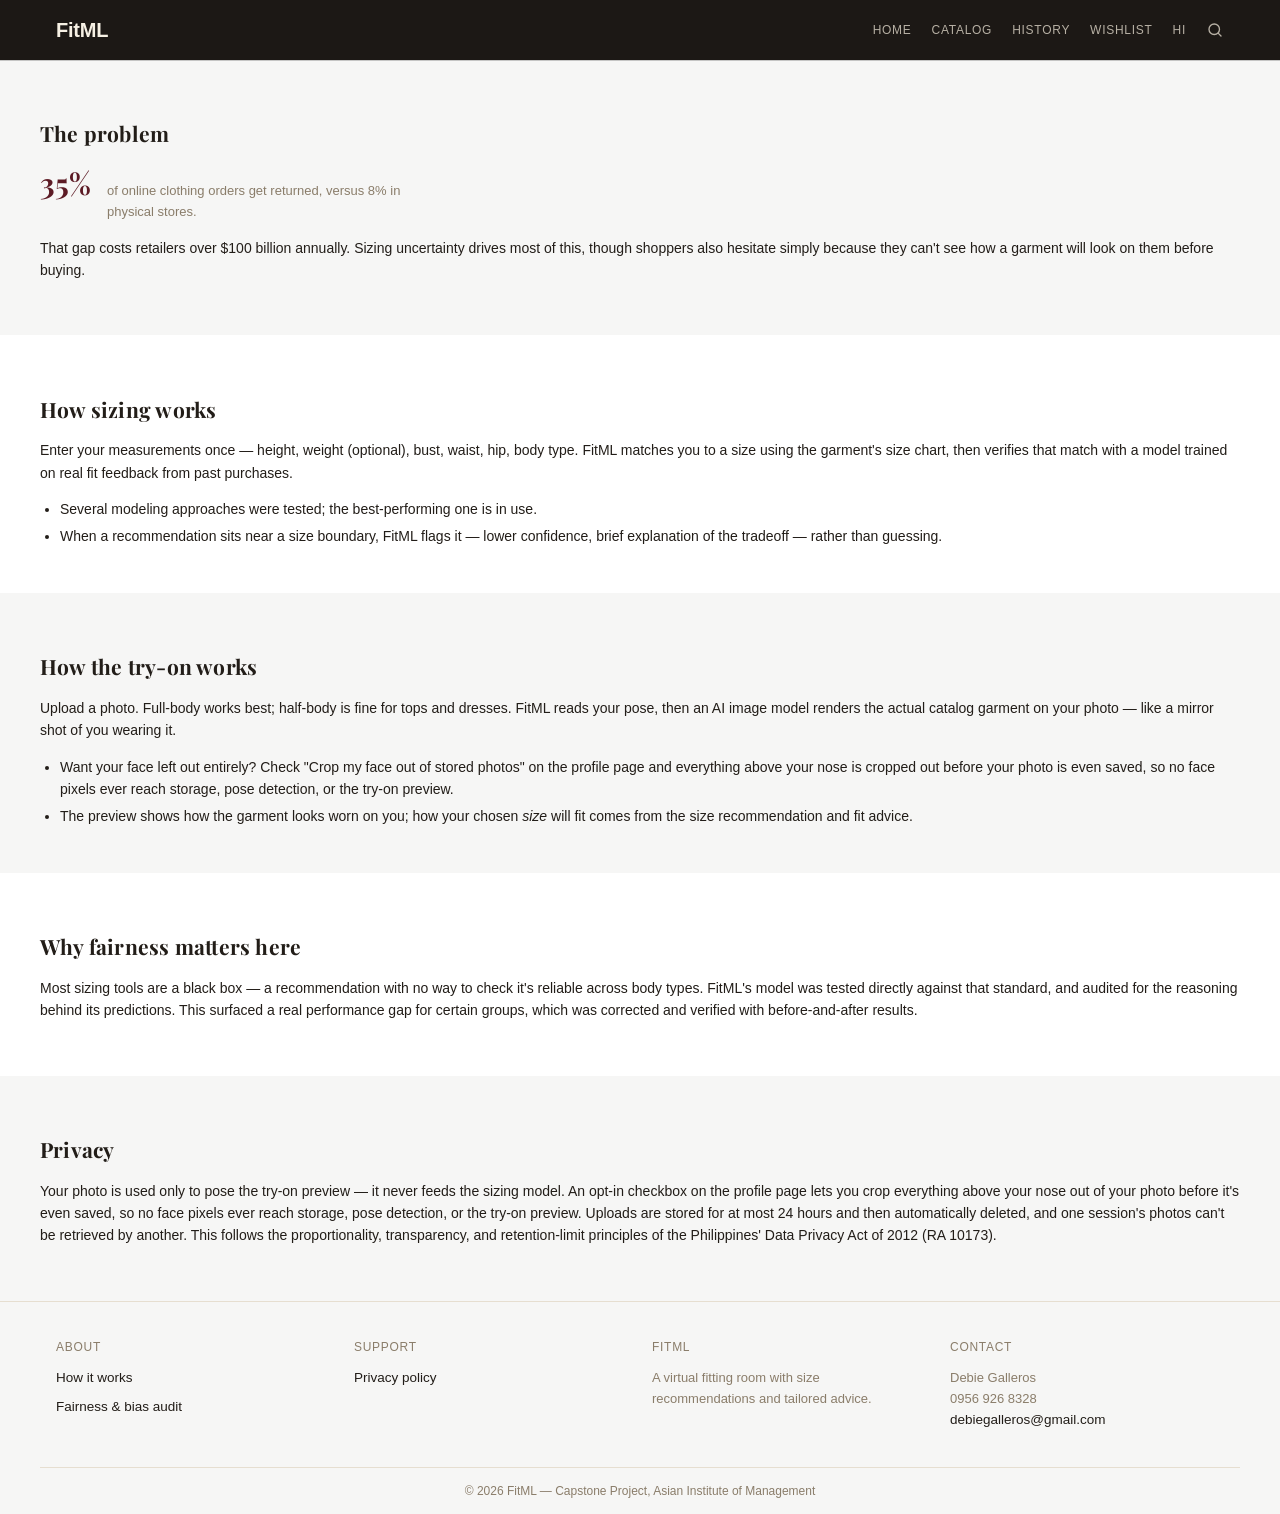
==== commit d7d2cb72: "feat(privacy): replace mandatory face-blur with opt-in crop-at-upload Retires the always-on Gaussian" ====
--- a/frontend/about.html
+++ b/frontend/about.html
@@ -49,7 +49,10 @@
       FitML reads your pose, then an AI image model renders the actual catalog garment
       on your photo — like a mirror shot of you wearing it.</p>
       <ul class="section-list">
-        <li>Your face and background stay yours — only the clothing region is redrawn.</li>
+        <li>Want your face left out entirely? Check "Crop my face out of stored
+        photos" on the profile page and everything above your nose is cropped out
+        before your photo is even saved, so no face pixels ever reach storage,
+        pose detection, or the try-on preview.</li>
         <li>The preview shows how the garment looks worn on you; how your chosen
         <em>size</em> will fit comes from the size recommendation and fit advice.</li>
       </ul>
@@ -71,9 +74,11 @@
     <section class="container section">
       <h2>Privacy</h2>
       <p>Your photo is used only to pose the try-on preview — it never feeds the sizing
-      model. Uploads are stored for at most 24 hours and then automatically deleted,
-      face-blurring is on by default, and one session's photos can't be retrieved by
-      another. This follows the proportionality, transparency, and retention-limit
+      model. An opt-in checkbox on the profile page lets you crop everything above your
+      nose out of your photo before it's even saved, so no face pixels ever reach
+      storage, pose detection, or the try-on preview. Uploads are stored for at most 24
+      hours and then automatically deleted, and one session's photos can't be retrieved
+      by another. This follows the proportionality, transparency, and retention-limit
       principles of the Philippines' Data Privacy Act of 2012 (RA 10173).</p>
     </section>
   </div>
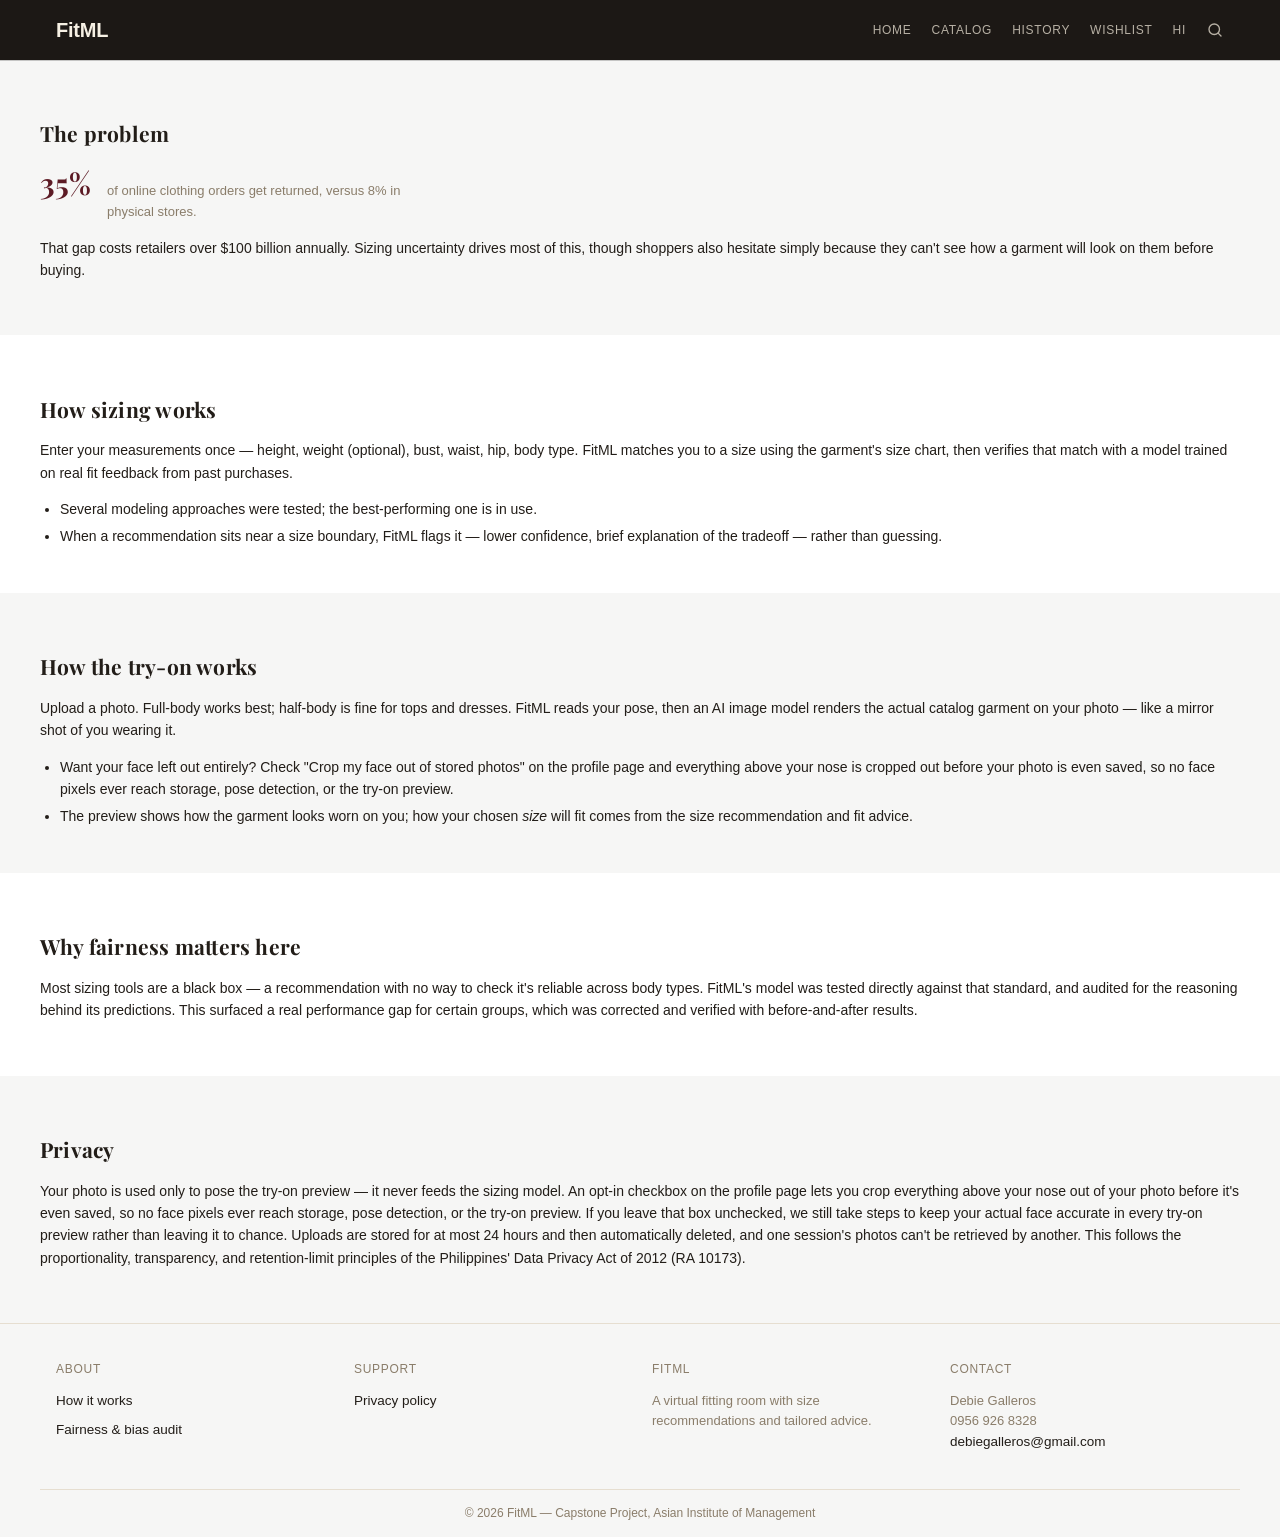
==== commit 21b8f443: "fix(privacy): reinstate face paste-back for the crop_face-unchecked path Locks the opt-in crop_face " ====
--- a/frontend/about.html
+++ b/frontend/about.html
@@ -76,9 +76,11 @@
       <p>Your photo is used only to pose the try-on preview — it never feeds the sizing
       model. An opt-in checkbox on the profile page lets you crop everything above your
       nose out of your photo before it's even saved, so no face pixels ever reach
-      storage, pose detection, or the try-on preview. Uploads are stored for at most 24
-      hours and then automatically deleted, and one session's photos can't be retrieved
-      by another. This follows the proportionality, transparency, and retention-limit
+      storage, pose detection, or the try-on preview. If you leave that box unchecked,
+      we still take steps to keep your actual face accurate in every try-on preview
+      rather than leaving it to chance. Uploads are stored for at most 24 hours and
+      then automatically deleted, and one session's photos can't be retrieved by
+      another. This follows the proportionality, transparency, and retention-limit
       principles of the Philippines' Data Privacy Act of 2012 (RA 10173).</p>
     </section>
   </div>
